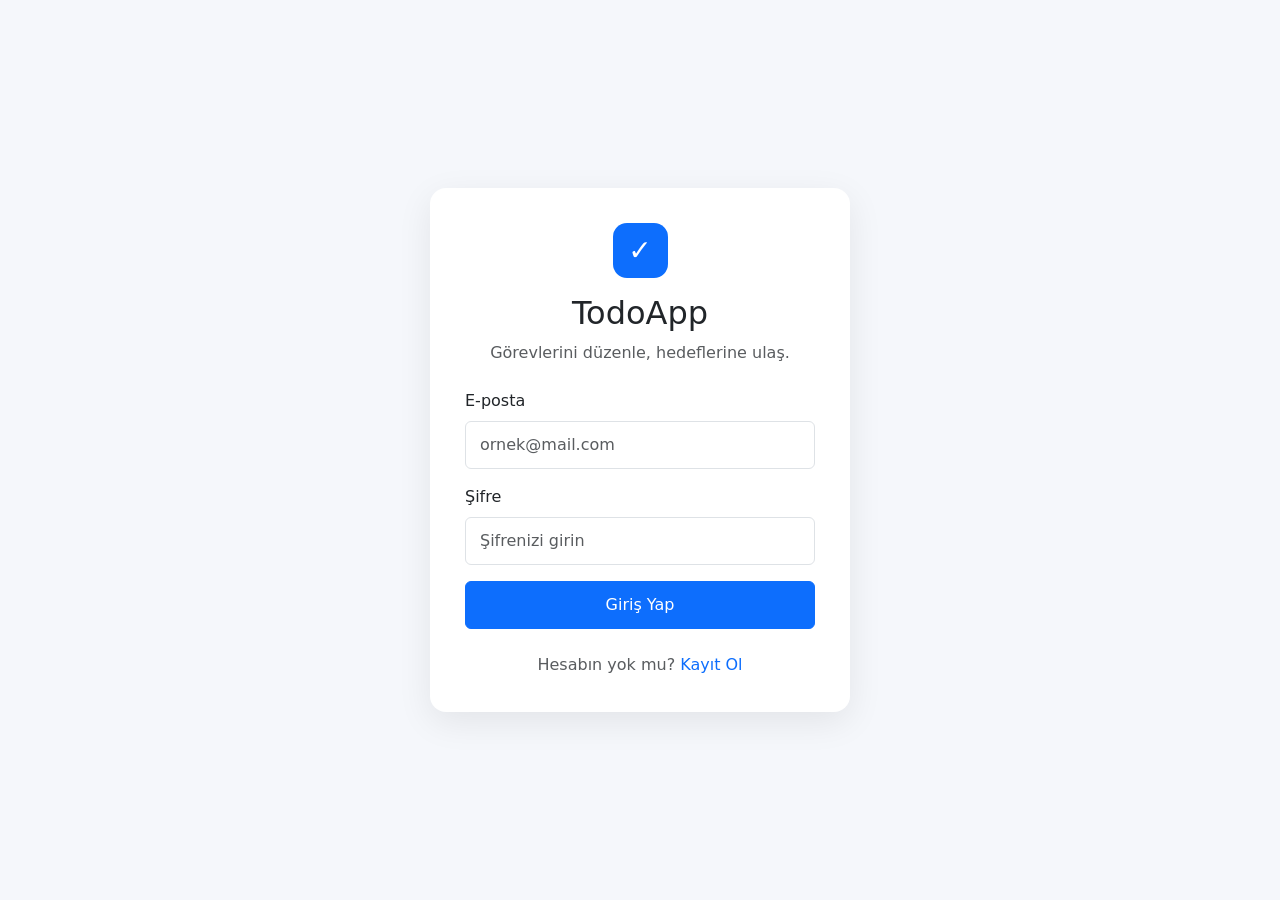
==== TodoApp.Web/wwwroot/login.html @ 29d873df "." ====
﻿<!DOCTYPE html>
<html lang="tr">

<head>
    <meta charset="UTF-8">
    <meta name="viewport" content="width=device-width, initial-scale=1.0">

    <title>TodoApp - Giriş</title>

    <link href="https://cdn.jsdelivr.net/npm/bootstrap@5.3.3/dist/css/bootstrap.min.css"
          rel="stylesheet">

    <link rel="stylesheet"
          href="css/site.css">
</head>

<body>

    <div class="auth-container">

        <div class="auth-card">

            <div class="text-center mb-4">

                <div class="app-logo">
                    ✓
                </div>

                <h2 class="mt-3">TodoApp</h2>

                <p class="text-muted">
                    Görevlerini düzenle, hedeflerine ulaş.
                </p>

            </div>

            <div id="errorMessage"
                 class="alert alert-danger d-none">
            </div>

            <form id="loginForm">

                <div class="mb-3">

                    <label for="email"
                           class="form-label">
                        E-posta
                    </label>

                    <input type="email"
                           class="form-control"
                           id="email"
                           placeholder="ornek@mail.com"
                           required>

                </div>

                <div class="mb-3">

                    <label for="password"
                           class="form-label">
                        Şifre
                    </label>

                    <input type="password"
                           class="form-control"
                           id="password"
                           placeholder="Şifrenizi girin"
                           required>

                </div>

                <button type="submit"
                        class="btn btn-primary w-100"
                        id="loginButton">

                    Giriş Yap

                </button>

            </form>

            <div class="text-center mt-4">

                <span class="text-muted">
                    Hesabın yok mu?
                </span>

                <a href="register.html">
                    Kayıt Ol
                </a>

            </div>

        </div>

    </div>

    <script src="/js/config.js"></script>
    <script src="/js/auth.js"></script>

</body>

</html>
---- TodoApp.Web/wwwroot/css/site.css ----
﻿body {
    background: #f5f7fb;
    min-height: 100vh;
}

.auth-container {
    min-height: 100vh;
    display: flex;
    align-items: center;
    justify-content: center;
    padding: 20px;
}

.auth-card {
    width: 100%;
    max-width: 420px;
    background: white;
    border-radius: 16px;
    padding: 35px;
    box-shadow: 0 10px 35px rgba(0, 0, 0, 0.08);
}

.app-logo {
    width: 55px;
    height: 55px;
    margin: 0 auto;
    display: flex;
    align-items: center;
    justify-content: center;
    border-radius: 14px;
    background: #0d6efd;
    color: white;
    font-size: 28px;
    font-weight: bold;
}

.form-control {
    padding: 11px 14px;
}

.btn {
    padding: 11px;
    font-weight: 500;
}

a {
    text-decoration: none;
}
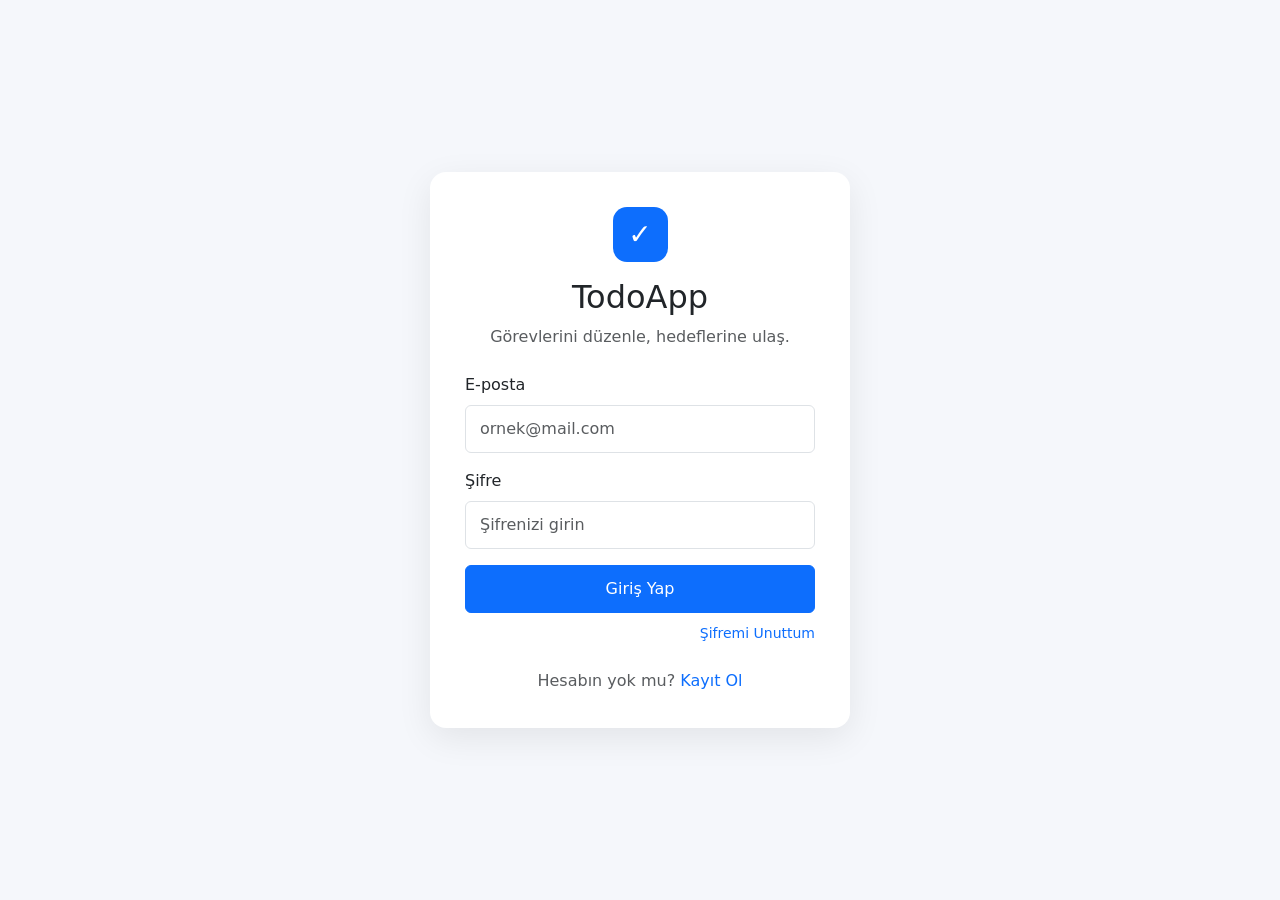
==== commit 4d71cd8e: "Production preparation" ====
--- a/TodoApp.Web/wwwroot/login.html
+++ b/TodoApp.Web/wwwroot/login.html
@@ -78,6 +78,13 @@
 
                 </button>
 
+                <div class="text-end mt-2">
+                    <a href="forgot-password.html"
+                       class="text-decoration-none small">
+                        Şifremi Unuttum
+                    </a>
+                </div>
+
             </form>
 
             <div class="text-center mt-4">
@@ -97,6 +104,7 @@
     </div>
 
     <script src="/js/config.js"></script>
+    <script src="js/api.js"></script>
     <script src="/js/auth.js"></script>
 
 </body>
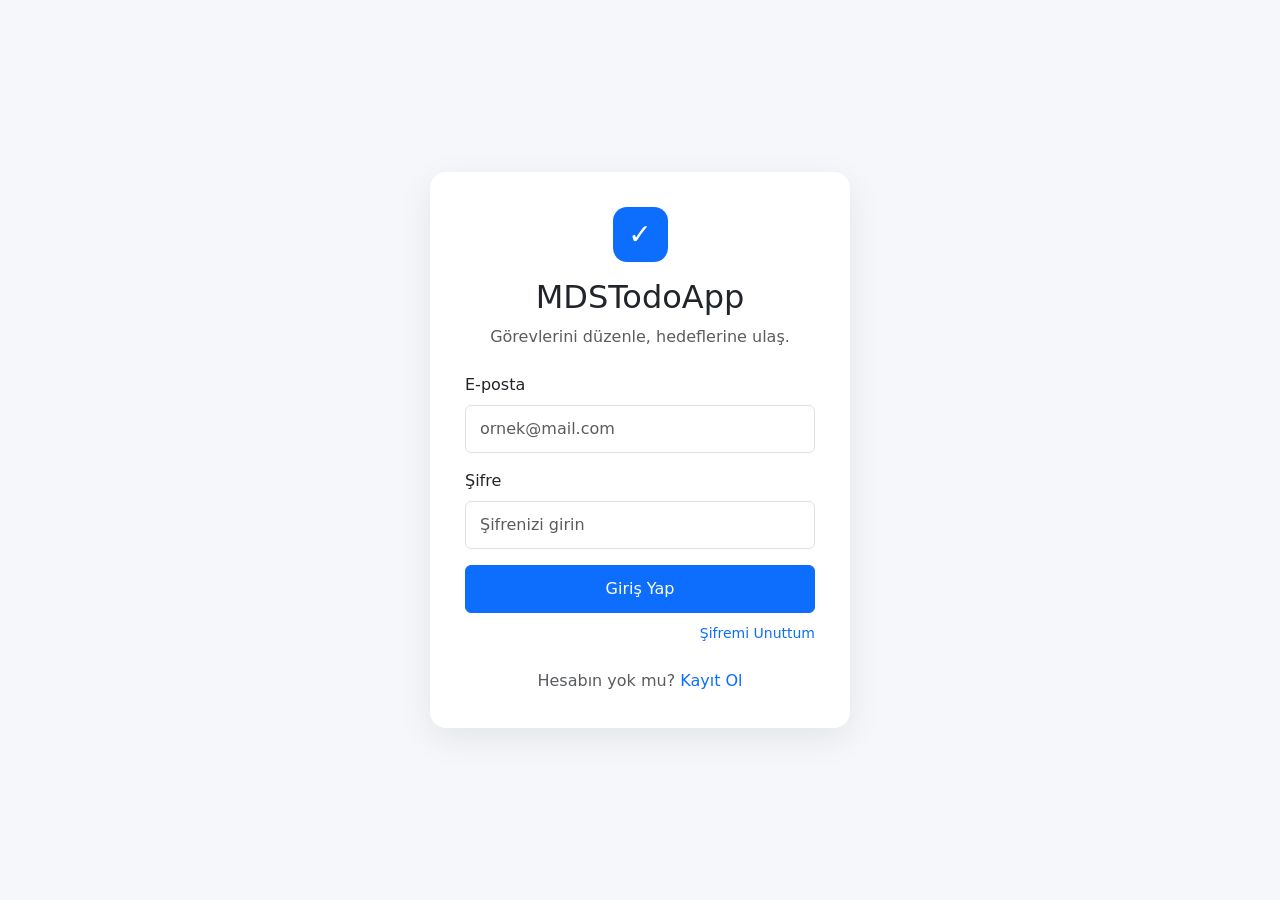
==== commit ded6d36c: "Improve authentication and dashboard UX" ====
--- a/TodoApp.Web/wwwroot/login.html
+++ b/TodoApp.Web/wwwroot/login.html
@@ -5,7 +5,7 @@
     <meta charset="UTF-8">
     <meta name="viewport" content="width=device-width, initial-scale=1.0">
 
-    <title>TodoApp - Giriş</title>
+    <title>MDSTodoApp - Giriş</title>
 
     <link href="https://cdn.jsdelivr.net/npm/bootstrap@5.3.3/dist/css/bootstrap.min.css"
           rel="stylesheet">
@@ -26,7 +26,7 @@
                     ✓
                 </div>
 
-                <h2 class="mt-3">TodoApp</h2>
+                <h2 class="mt-3">MDSTodoApp</h2>
 
                 <p class="text-muted">
                     Görevlerini düzenle, hedeflerine ulaş.
--- a/TodoApp.Web/wwwroot/css/site.css
+++ b/TodoApp.Web/wwwroot/css/site.css
@@ -46,3 +46,18 @@
 a {
     text-decoration: none;
 }
+
+.password-requirements {
+    font-size: 0.85rem;
+}
+
+.requirement-item {
+    margin-top: 3px;
+    transition: color 0.2s ease;
+}
+
+.requirement-icon {
+    display: inline-block;
+    width: 20px;
+    font-weight: 600;
+}
